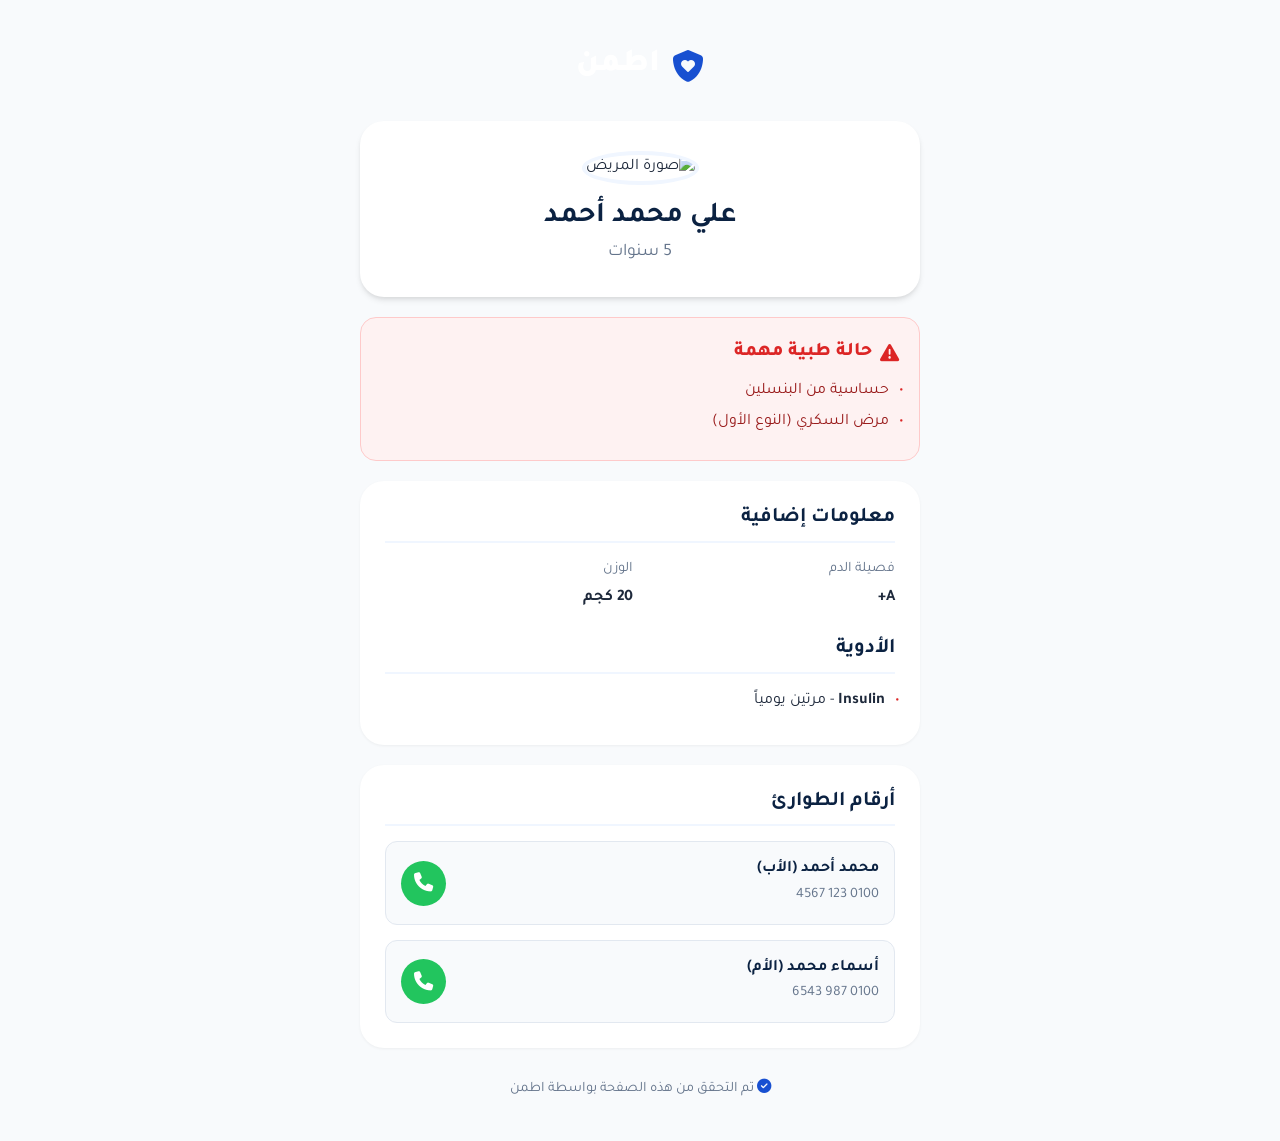
==== profile.html @ 3785d498 "init" ====
<!DOCTYPE html>
<html lang="ar" dir="rtl">
<head>
    <meta charset="UTF-8">
    <meta name="viewport" content="width=device-width, initial-scale=1.0">
    <title>الملف الطبي | اطمن</title>
    <link rel="stylesheet" href="css/style.css">
    <link rel="stylesheet" href="https://cdnjs.cloudflare.com/ajax/libs/font-awesome/6.4.0/css/all.min.css">
    <style>
        body { background-color: #f8fafc; }
        .profile-container { max-width: 600px; margin: 40px auto; padding: 0 20px; }
        .profile-card { background: #fff; border-radius: 24px; box-shadow: var(--shadow-md); padding: 30px; text-align: center; margin-bottom: 20px; }
        .profile-pic { width: 120px; height: 120px; border-radius: 50%; object-fit: cover; border: 4px solid var(--light-blue); margin: 0 auto 15px; }
        .profile-name { font-size: 1.8rem; color: var(--primary-navy); margin-bottom: 5px; }
        .profile-age { color: var(--text-gray); font-size: 1.1rem; }
        
        .alert-box { background-color: #fef2f2; border: 1px solid #fecaca; border-radius: 16px; padding: 20px; margin-bottom: 20px; text-align: right; }
        .alert-title { color: #dc2626; font-weight: 800; font-size: 1.2rem; margin-bottom: 10px; display: flex; align-items: center; gap: 8px; }
        .alert-list { list-style: none; color: #991b1b; padding-right: 10px; }
        .alert-list li { margin-bottom: 5px; position: relative; }
        .alert-list li::before { content: "•"; position: absolute; right: -15px; color: #dc2626; }
        
        .info-section { background: #fff; border-radius: 24px; box-shadow: var(--shadow-sm); padding: 25px; margin-bottom: 20px; text-align: right; }
        .section-heading { color: var(--primary-navy); font-size: 1.3rem; margin-bottom: 15px; border-bottom: 2px solid var(--light-blue); padding-bottom: 10px; }
        
        .info-grid { display: grid; grid-template-columns: 1fr 1fr; gap: 15px; }
        .info-item .label { display: block; color: var(--text-gray); font-size: 0.9rem; margin-bottom: 5px; }
        .info-item .value { font-weight: 700; color: var(--text-dark); }
        
        .contact-list { display: flex; flex-direction: column; gap: 15px; }
        .contact-item { display: flex; justify-content: space-between; align-items: center; padding: 15px; background: #f8fafc; border-radius: 12px; border: 1px solid var(--border-color); }
        .contact-info strong { display: block; color: var(--primary-navy); }
        .contact-info span { color: var(--text-gray); font-size: 0.9rem; }
        .call-btn { background: #22c55e; color: #fff; width: 45px; height: 45px; border-radius: 50%; display: flex; align-items: center; justify-content: center; text-decoration: none; font-size: 1.2rem; transition: var(--transition); }
        .call-btn:hover { background: #16a34a; transform: scale(1.05); }
    </style>
</head>
<body>
    <div class="profile-container">
        <!-- Header -->
        <div style="text-align: center; margin-bottom: 30px;">
            <a href="index.html" class="logo" style="justify-content: center; font-size: 32px;">
                <i class="fa-solid fa-shield-heart"></i> اطمن
            </a>
        </div>

        <!-- Personal Info -->
        <div class="profile-card">
            <img src="https://via.placeholder.com/150" alt="صورة المريض" class="profile-pic">
            <h1 class="profile-name">علي محمد أحمد</h1>
            <p class="profile-age">5 سنوات</p>
        </div>

        <!-- Critical Medical Condition -->
        <div class="alert-box">
            <div class="alert-title">
                <i class="fa-solid fa-triangle-exclamation"></i> حالة طبية مهمة
            </div>
            <ul class="alert-list">
                <li>حساسية من البنسلين</li>
                <li>مرض السكري (النوع الأول)</li>
            </ul>
        </div>

        <!-- Additional Info & Medications -->
        <div class="info-section">
            <h2 class="section-heading">معلومات إضافية</h2>
            <div class="info-grid">
                <div class="info-item">
                    <span class="label">فصيلة الدم</span>
                    <span class="value">A+</span>
                </div>
                <div class="info-item">
                    <span class="label">الوزن</span>
                    <span class="value">20 كجم</span>
                </div>
            </div>
            
            <h2 class="section-heading" style="margin-top: 25px;">الأدوية</h2>
            <ul class="alert-list" style="color: var(--text-dark);">
                <li style="color: var(--text-dark);"><strong class="text-primary">Insulin</strong> - مرتين يومياً</li>
            </ul>
        </div>

        <!-- Emergency Contacts -->
        <div class="info-section">
            <h2 class="section-heading">أرقام الطوارئ</h2>
            <div class="contact-list">
                <div class="contact-item">
                    <div class="contact-info">
                        <strong>محمد أحمد (الأب)</strong>
                        <span>0100 123 4567</span>
                    </div>
                    <a href="tel:01001234567" class="call-btn"><i class="fa-solid fa-phone"></i></a>
                </div>
                <div class="contact-item">
                    <div class="contact-info">
                        <strong>أسماء محمد (الأم)</strong>
                        <span>0100 987 6543</span>
                    </div>
                    <a href="tel:01009876543" class="call-btn"><i class="fa-solid fa-phone"></i></a>
                </div>
            </div>
        </div>
        
        <div style="text-align: center; margin-top: 30px; color: var(--text-gray); font-size: 0.9rem;">
            <p><i class="fa-solid fa-check-circle" style="color: var(--bright-blue);"></i> تم التحقق من هذه الصفحة بواسطة اطمن</p>
        </div>
    </div>
</body>
</html>
---- css/style.css ----
@import url('https://fonts.googleapis.com/css2?family=Tajawal:wght@400;500;700;800;900&display=swap');

:root {
  --primary-navy: #0b2242; /* Darker navy for text */
  --primary-blue: #0b2d6a; /* Main blue */
  --bright-blue: #1850d1; /* CTA Blue */
  --light-blue: #f0f6ff; /* Background accent */
  --white: #ffffff;
  --text-dark: #1e293b;
  --text-gray: #64748b;
  --border-color: #e2e8f0;
  
  --shadow-sm: 0 1px 3px rgba(0,0,0,0.05);
  --shadow-md: 0 4px 6px -1px rgba(0,0,0,0.1), 0 2px 4px -1px rgba(0,0,0,0.06);
  --shadow-lg: 0 10px 15px -3px rgba(0,0,0,0.1), 0 4px 6px -2px rgba(0,0,0,0.05);
  --shadow-blue: 0 10px 25px -5px rgba(24, 80, 209, 0.4);
  
  --transition: all 0.3s cubic-bezier(0.4, 0, 0.2, 1);
}

* {
  margin: 0;
  padding: 0;
  box-sizing: border-box;
  font-family: 'Tajawal', sans-serif;
}

html {
  scroll-behavior: smooth;
}

body {
  background-color: var(--white);
  color: var(--text-dark);
  line-height: 1.6;
  direction: rtl;
}

.container {
  max-width: 1280px;
  margin: 0 auto;
  padding: 0 24px;
}

/* Typography */
h1, h2, h3, h4 {
  color: var(--primary-navy);
  line-height: 1.2;
}

/* Buttons */
.btn {
  display: inline-flex;
  align-items: center;
  justify-content: center;
  padding: 12px 32px;
  border-radius: 50px;
  font-weight: 700;
  font-size: 1.1rem;
  text-decoration: none;
  transition: var(--transition);
  cursor: pointer;
  border: none;
  gap: 10px;
}

.btn-primary {
  background-color: var(--bright-blue);
  color: var(--white);
  box-shadow: var(--shadow-blue);
}

.btn-primary:hover {
  background-color: #123fa8;
  transform: translateY(-2px);
  box-shadow: 0 15px 30px -5px rgba(24, 80, 209, 0.5);
}

.btn-outline {
  background-color: transparent;
  color: var(--bright-blue);
  border: 2px solid var(--bright-blue);
}

.btn-outline:hover {
  background-color: var(--light-blue);
}

/* Navbar */
header {
  position: fixed;
  width: 100%;
  top: 0;
  z-index: 1000;
  background-color: transparent;
  border-bottom: 1px solid rgba(255, 255, 255, 0.1);
  transition: var(--transition);
}

header.scrolled {
  background-color: rgba(255, 255, 255, 0.95);
  backdrop-filter: blur(8px);
  border-bottom: 1px solid var(--border-color);
  box-shadow: var(--shadow-sm);
}

.navbar {
  display: flex;
  justify-content: space-between;
  align-items: center;
  height: 80px;
}

.logo {
  display: flex;
  align-items: center;
  gap: 12px;
  font-size: 28px;
  font-weight: 900;
  color: var(--white);
  text-decoration: none;
  transition: var(--transition);
}

header.scrolled .logo {
  color: var(--primary-navy);
}

.logo i {
  color: var(--bright-blue);
}

.nav-links {
  display: flex;
  gap: 40px;
  list-style: none;
}

.nav-links a {
  text-decoration: none;
  color: var(--white);
  font-weight: 700;
  font-size: 1.1rem;
  transition: var(--transition);
}

header.scrolled .nav-links a {
  color: var(--text-dark);
}

.nav-links a:hover {
  color: var(--bright-blue);
}

/* Hero Section */
.hero {
  position: relative;
  min-height: 100vh;
  display: flex;
  align-items: center;
  overflow: hidden;
  padding-top: 80px;
}

.hero-video-bg {
  position: absolute;
  top: 0;
  left: 0;
  width: 100%;
  height: 100%;
  object-fit: cover;
  z-index: -2;
}

.hero-overlay {
  position: absolute;
  top: 0;
  left: 0;
  width: 100%;
  height: 100%;
  background: linear-gradient(90deg, rgba(11, 34, 66, 0.9) 0%, rgba(11, 34, 66, 0.6) 50%, rgba(11, 34, 66, 0.2) 100%);
  z-index: -1;
}

.hero .container {
  display: block;
  text-align: right;
  width: 100%;
}

.hero-content {
  max-width: 650px;
}

.hero-content h1 {
  font-size: 4.5rem;
  font-weight: 900;
  margin-bottom: 24px;
  color: var(--white);
}

.hero-content p {
  font-size: 1.25rem;
  color: rgba(255, 255, 255, 0.9);
  margin-bottom: 40px;
  font-weight: 500;
}

.hero-buttons {
  display: flex;
  gap: 20px;
}

/* Sections Common */
.section {
  padding: 100px 0;
}

.section-title {
  text-align: center;
  margin-bottom: 60px;
}

.section-title h2 {
  font-size: 3rem;
  font-weight: 800;
  color: var(--primary-navy);
  margin-bottom: 15px;
}

.section-title p {
  color: var(--text-gray);
  font-size: 1.2rem;
  font-weight: 500;
}

/* Features Section */
.features-grid {
  display: grid;
  grid-template-columns: repeat(auto-fit, minmax(280px, 1fr));
  gap: 40px;
}

.feature-card {
  background: var(--white);
  padding: 40px 30px;
  border-radius: 24px;
  text-align: center;
  border: 1px solid var(--border-color);
  transition: var(--transition);
  box-shadow: var(--shadow-sm);
}

.feature-card:hover {
  transform: translateY(-10px);
  box-shadow: var(--shadow-lg);
  border-color: var(--light-blue);
}

.feature-icon {
  width: 80px;
  height: 80px;
  background: var(--light-blue);
  color: var(--bright-blue);
  border-radius: 20px;
  display: flex;
  align-items: center;
  justify-content: center;
  font-size: 36px;
  margin: 0 auto 24px;
  transition: var(--transition);
}

.feature-card:hover .feature-icon {
  background: var(--bright-blue);
  color: var(--white);
  border-radius: 50%;
}

.feature-card h3 {
  font-size: 1.5rem;
  margin-bottom: 16px;
}

.feature-card p {
  color: var(--text-gray);
  font-size: 1.1rem;
}

/* Target Audience */
.audience-section {
  background-color: var(--primary-navy);
  color: var(--white);
}

.audience-section .section-title h2 {
  color: var(--white);
}

.audience-section .section-title p {
  color: #94a3b8;
}

.audience-grid {
  display: grid;
  grid-template-columns: repeat(4, 1fr);
  gap: 30px;
}

.audience-card {
  background: rgba(255, 255, 255, 0.05);
  border: 1px solid rgba(255, 255, 255, 0.1);
  border-radius: 20px;
  padding: 30px 20px;
  text-align: center;
  backdrop-filter: blur(10px);
  transition: var(--transition);
}

.audience-card:hover {
  background: rgba(255, 255, 255, 0.1);
  transform: translateY(-5px);
}

.audience-card i {
  font-size: 40px;
  color: var(--light-blue);
  margin-bottom: 20px;
}

.audience-card h3 {
  color: var(--white);
  font-size: 1.3rem;
}

/* Footer */
footer {
  background-color: #051329;
  color: var(--white);
  padding: 60px 0 30px;
}

.footer-content {
  display: grid;
  grid-template-columns: 2fr 1fr 1fr 1.5fr;
  gap: 40px;
  margin-bottom: 40px;
}

.footer-logo {
  font-size: 24px;
  font-weight: 900;
  display: flex;
  align-items: center;
  gap: 10px;
  margin-bottom: 20px;
}

.footer-logo i { color: var(--bright-blue); }

.footer-desc {
  color: #94a3b8;
  margin-bottom: 20px;
}

.footer-links h4 {
  color: var(--white);
  font-size: 1.2rem;
  margin-bottom: 20px;
}

.footer-links ul {
  list-style: none;
}

.footer-links li { margin-bottom: 12px; }

.footer-links a {
  color: #94a3b8;
  text-decoration: none;
  transition: var(--transition);
}

.footer-links a:hover { color: var(--bright-blue); }

.footer-bottom {
  text-align: center;
  padding-top: 30px;
  border-top: 1px solid rgba(255,255,255,0.1);
  color: #94a3b8;
}

/* Responsive */
@media (max-width: 992px) {
  .hero .container {
    grid-template-columns: 1fr;
    text-align: center;
  }
  .hero-content {
    padding-right: 0;
    order: 2;
  }
  .hero-media {
    order: 1;
  }
  .hero-buttons {
    justify-content: center;
  }
  .audience-grid {
    grid-template-columns: repeat(2, 1fr);
  }
  .footer-content {
    grid-template-columns: 1fr 1fr;
  }
}

@media (max-width: 768px) {
  .hero-content h1 { font-size: 3rem; }
  .nav-links { display: none; }
  .audience-grid { grid-template-columns: 1fr; }
  .footer-content { grid-template-columns: 1fr; }
}
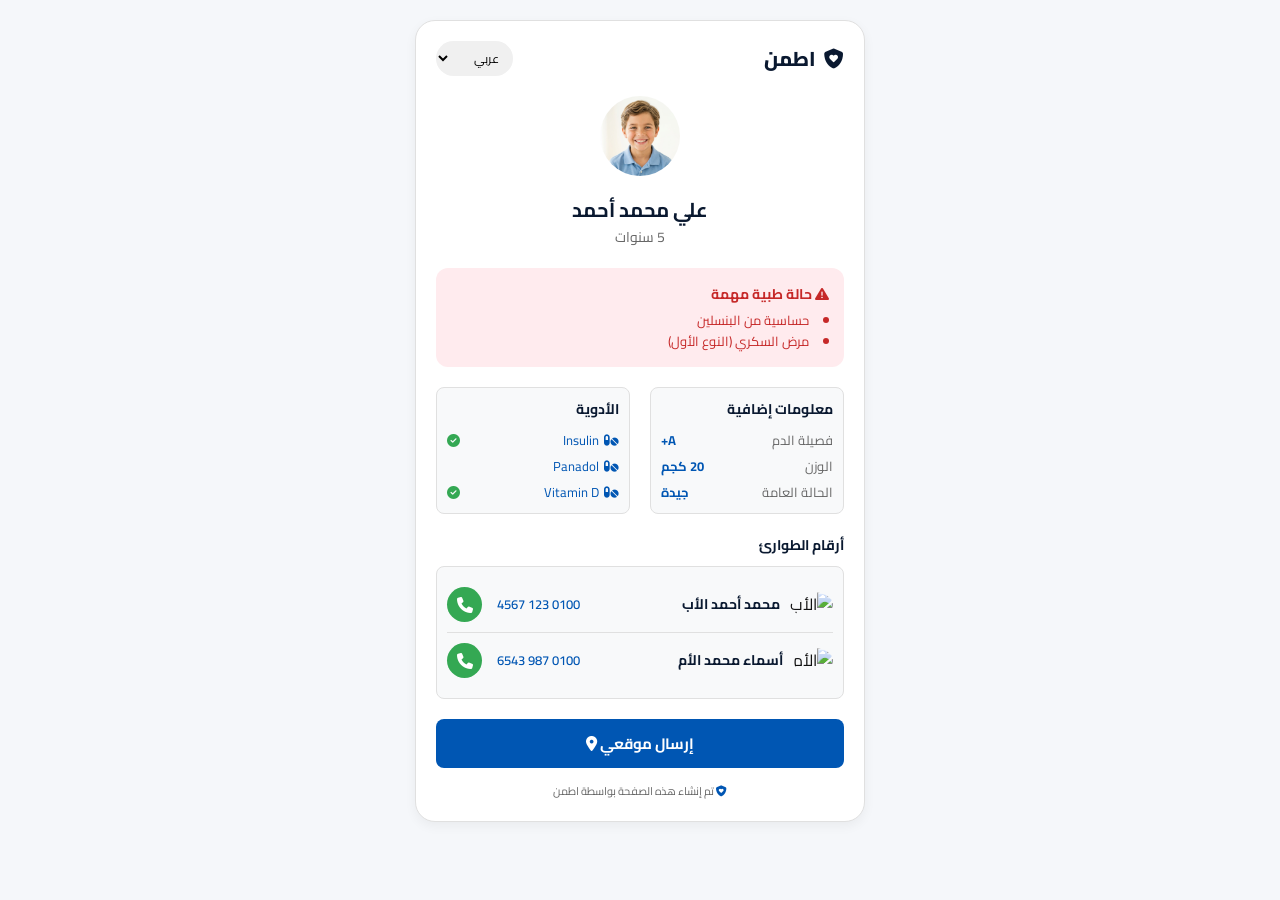
==== commit 21371f55: "init 3" ====
--- a/profile.html
+++ b/profile.html
@@ -3,109 +3,115 @@
 <head>
     <meta charset="UTF-8">
     <meta name="viewport" content="width=device-width, initial-scale=1.0">
-    <title>الملف الطبي | اطمن</title>
+    <title>الصفحة 4 : صفحة البيانات (عند مسح QR)</title>
     <link rel="stylesheet" href="css/style.css">
     <link rel="stylesheet" href="https://cdnjs.cloudflare.com/ajax/libs/font-awesome/6.4.0/css/all.min.css">
-    <style>
-        body { background-color: #f8fafc; }
-        .profile-container { max-width: 600px; margin: 40px auto; padding: 0 20px; }
-        .profile-card { background: #fff; border-radius: 24px; box-shadow: var(--shadow-md); padding: 30px; text-align: center; margin-bottom: 20px; }
-        .profile-pic { width: 120px; height: 120px; border-radius: 50%; object-fit: cover; border: 4px solid var(--light-blue); margin: 0 auto 15px; }
-        .profile-name { font-size: 1.8rem; color: var(--primary-navy); margin-bottom: 5px; }
-        .profile-age { color: var(--text-gray); font-size: 1.1rem; }
-        
-        .alert-box { background-color: #fef2f2; border: 1px solid #fecaca; border-radius: 16px; padding: 20px; margin-bottom: 20px; text-align: right; }
-        .alert-title { color: #dc2626; font-weight: 800; font-size: 1.2rem; margin-bottom: 10px; display: flex; align-items: center; gap: 8px; }
-        .alert-list { list-style: none; color: #991b1b; padding-right: 10px; }
-        .alert-list li { margin-bottom: 5px; position: relative; }
-        .alert-list li::before { content: "•"; position: absolute; right: -15px; color: #dc2626; }
-        
-        .info-section { background: #fff; border-radius: 24px; box-shadow: var(--shadow-sm); padding: 25px; margin-bottom: 20px; text-align: right; }
-        .section-heading { color: var(--primary-navy); font-size: 1.3rem; margin-bottom: 15px; border-bottom: 2px solid var(--light-blue); padding-bottom: 10px; }
-        
-        .info-grid { display: grid; grid-template-columns: 1fr 1fr; gap: 15px; }
-        .info-item .label { display: block; color: var(--text-gray); font-size: 0.9rem; margin-bottom: 5px; }
-        .info-item .value { font-weight: 700; color: var(--text-dark); }
-        
-        .contact-list { display: flex; flex-direction: column; gap: 15px; }
-        .contact-item { display: flex; justify-content: space-between; align-items: center; padding: 15px; background: #f8fafc; border-radius: 12px; border: 1px solid var(--border-color); }
-        .contact-info strong { display: block; color: var(--primary-navy); }
-        .contact-info span { color: var(--text-gray); font-size: 0.9rem; }
-        .call-btn { background: #22c55e; color: #fff; width: 45px; height: 45px; border-radius: 50%; display: flex; align-items: center; justify-content: center; text-decoration: none; font-size: 1.2rem; transition: var(--transition); }
-        .call-btn:hover { background: #16a34a; transform: scale(1.05); }
-    </style>
 </head>
-<body>
-    <div class="profile-container">
-        <!-- Header -->
-        <div style="text-align: center; margin-bottom: 30px;">
-            <a href="index.html" class="logo" style="justify-content: center; font-size: 32px;">
-                <i class="fa-solid fa-shield-heart"></i> اطمن
-            </a>
+<body class="profile-page">
+
+    <div class="profile-card">
+        <div class="profile-header">
+            <div class="logo" style="font-size: 20px;">
+                <i class="fa-solid fa-shield-heart"></i>
+                اطمن
+            </div>
+            <select class="lang-select">
+                <option>عربي</option>
+                <option>English</option>
+            </select>
         </div>
 
-        <!-- Personal Info -->
-        <div class="profile-card">
-            <img src="https://via.placeholder.com/150" alt="صورة المريض" class="profile-pic">
-            <h1 class="profile-name">علي محمد أحمد</h1>
-            <p class="profile-age">5 سنوات</p>
+        <div class="profile-info">
+            <img src="assets/images/child.png" alt="المريض" class="profile-img">
+            <h2>علي محمد أحمد</h2>
+            <p>5 سنوات</p>
         </div>
 
-        <!-- Critical Medical Condition -->
-        <div class="alert-box">
-            <div class="alert-title">
-                <i class="fa-solid fa-triangle-exclamation"></i> حالة طبية مهمة
-            </div>
+        <div class="alert-danger">
+            <div class="alert-title"><i class="fa-solid fa-triangle-exclamation"></i> حالة طبية مهمة</div>
             <ul class="alert-list">
                 <li>حساسية من البنسلين</li>
                 <li>مرض السكري (النوع الأول)</li>
             </ul>
         </div>
 
-        <!-- Additional Info & Medications -->
-        <div class="info-section">
-            <h2 class="section-heading">معلومات إضافية</h2>
-            <div class="info-grid">
-                <div class="info-item">
-                    <span class="label">فصيلة الدم</span>
-                    <span class="value">A+</span>
+        <div class="info-flex">
+            <div class="info-col">
+                <div class="info-title">معلومات إضافية</div>
+                <div style="display: flex; justify-content: space-between; margin-bottom: 5px;">
+                    <span style="color: var(--text-gray);">فصيلة الدم</span>
+                    <strong style="color: var(--blue);">A+</strong>
                 </div>
-                <div class="info-item">
-                    <span class="label">الوزن</span>
-                    <span class="value">20 كجم</span>
+                <div style="display: flex; justify-content: space-between; margin-bottom: 5px;">
+                    <span style="color: var(--text-gray);">الوزن</span>
+                    <strong style="color: var(--blue);">20 كجم</strong>
+                </div>
+                <div style="display: flex; justify-content: space-between;">
+                    <span style="color: var(--text-gray);">الحالة العامة</span>
+                    <strong style="color: var(--blue);">جيدة</strong>
                 </div>
             </div>
-            
-            <h2 class="section-heading" style="margin-top: 25px;">الأدوية</h2>
-            <ul class="alert-list" style="color: var(--text-dark);">
-                <li style="color: var(--text-dark);"><strong class="text-primary">Insulin</strong> - مرتين يومياً</li>
-            </ul>
-        </div>
 
-        <!-- Emergency Contacts -->
-        <div class="info-section">
-            <h2 class="section-heading">أرقام الطوارئ</h2>
-            <div class="contact-list">
-                <div class="contact-item">
-                    <div class="contact-info">
-                        <strong>محمد أحمد (الأب)</strong>
-                        <span>0100 123 4567</span>
+            <div class="info-col">
+                <div class="info-title">الأدوية</div>
+                <div style="display: flex; justify-content: space-between; margin-bottom: 5px; align-items: center;">
+                    <div style="display: flex; align-items: center; gap: 5px; color: var(--blue);">
+                        <i class="fa-solid fa-pills"></i> Insulin
                     </div>
-                    <a href="tel:01001234567" class="call-btn"><i class="fa-solid fa-phone"></i></a>
+                    <i class="fa-solid fa-circle-check" style="color: #34a853;"></i>
                 </div>
-                <div class="contact-item">
-                    <div class="contact-info">
-                        <strong>أسماء محمد (الأم)</strong>
-                        <span>0100 987 6543</span>
+                <div style="display: flex; justify-content: space-between; margin-bottom: 5px; align-items: center;">
+                    <div style="display: flex; align-items: center; gap: 5px; color: var(--blue);">
+                        <i class="fa-solid fa-pills"></i> Panadol
                     </div>
-                    <a href="tel:01009876543" class="call-btn"><i class="fa-solid fa-phone"></i></a>
+                    <span></span>
+                </div>
+                <div style="display: flex; justify-content: space-between; align-items: center;">
+                    <div style="display: flex; align-items: center; gap: 5px; color: var(--blue);">
+                        <i class="fa-solid fa-pills"></i> Vitamin D
+                    </div>
+                    <i class="fa-solid fa-circle-check" style="color: #34a853;"></i>
                 </div>
             </div>
         </div>
-        
-        <div style="text-align: center; margin-top: 30px; color: var(--text-gray); font-size: 0.9rem;">
-            <p><i class="fa-solid fa-check-circle" style="color: var(--bright-blue);"></i> تم التحقق من هذه الصفحة بواسطة اطمن</p>
+
+        <div class="info-box" style="margin-top: 20px;">
+            <div class="info-title">أرقام الطوارئ</div>
+            <div class="emergency-list">
+                <div class="emergency-item">
+                    <div style="display: flex; align-items: center; gap: 10px;">
+                        <img src="https://placehold.co/40x40/f0f0f0/999?text=Dad" alt="الأب" style="border-radius: 50%;">
+                        <div class="emer-text">
+                            <strong>محمد أحمد الأب</strong>
+                        </div>
+                    </div>
+                    <div style="display: flex; align-items: center; gap: 15px;">
+                        <span style="color: var(--blue); font-weight: 600; font-size: 13px;">0100 123 4567</span>
+                        <a href="tel:01001234567" class="emer-btn"><i class="fa-solid fa-phone"></i></a>
+                    </div>
+                </div>
+                <div class="emergency-item">
+                    <div style="display: flex; align-items: center; gap: 10px;">
+                        <img src="https://placehold.co/40x40/f0f0f0/999?text=Mom" alt="الأم" style="border-radius: 50%;">
+                        <div class="emer-text">
+                            <strong>أسماء محمد الأم</strong>
+                        </div>
+                    </div>
+                    <div style="display: flex; align-items: center; gap: 15px;">
+                        <span style="color: var(--blue); font-weight: 600; font-size: 13px;">0100 987 6543</span>
+                        <a href="tel:01009876543" class="emer-btn"><i class="fa-solid fa-phone"></i></a>
+                    </div>
+                </div>
+            </div>
         </div>
+
+        <button class="btn btn-primary" style="width: 100%; border-radius: 8px; margin-bottom: 15px;">إرسال موقعي <i class="fa-solid fa-location-dot"></i></button>
+
+        <div style="text-align: center; font-size: 11px; color: var(--text-gray);">
+            <i class="fa-solid fa-shield-heart" style="color: var(--blue);"></i> تم إنشاء هذه الصفحة بواسطة اطمن
+        </div>
+
     </div>
+
 </body>
 </html>
--- a/css/style.css
+++ b/css/style.css
@@ -1,422 +1,154 @@
-@import url('https://fonts.googleapis.com/css2?family=Tajawal:wght@400;500;700;800;900&display=swap');
+@import url('https://fonts.googleapis.com/css2?family=Cairo:wght@400;600;700;800;900&display=swap');
 
 :root {
-  --primary-navy: #0b2242; /* Darker navy for text */
-  --primary-blue: #0b2d6a; /* Main blue */
-  --bright-blue: #1850d1; /* CTA Blue */
-  --light-blue: #f0f6ff; /* Background accent */
+  --navy: #0a1930;
+  --blue: #0056b3;
+  --light-blue: #e8f0fe;
+  --bg-color: #f5f7fa;
   --white: #ffffff;
-  --text-dark: #1e293b;
-  --text-gray: #64748b;
-  --border-color: #e2e8f0;
-  
-  --shadow-sm: 0 1px 3px rgba(0,0,0,0.05);
-  --shadow-md: 0 4px 6px -1px rgba(0,0,0,0.1), 0 2px 4px -1px rgba(0,0,0,0.06);
-  --shadow-lg: 0 10px 15px -3px rgba(0,0,0,0.1), 0 4px 6px -2px rgba(0,0,0,0.05);
-  --shadow-blue: 0 10px 25px -5px rgba(24, 80, 209, 0.4);
-  
-  --transition: all 0.3s cubic-bezier(0.4, 0, 0.2, 1);
+  --text-dark: #111;
+  --text-gray: #666;
+  --border: #e0e0e0;
+  --shadow: 0 4px 12px rgba(0,0,0,0.05);
 }
 
-* {
-  margin: 0;
-  padding: 0;
-  box-sizing: border-box;
-  font-family: 'Tajawal', sans-serif;
-}
+* { margin: 0; padding: 0; box-sizing: border-box; font-family: 'Cairo', sans-serif; }
+body { background-color: var(--bg-color); color: var(--text-dark); direction: rtl; line-height: 1.6; }
+a { text-decoration: none; }
+ul { list-style: none; }
 
-html {
-  scroll-behavior: smooth;
-}
-
-body {
-  background-color: var(--white);
-  color: var(--text-dark);
-  line-height: 1.6;
-  direction: rtl;
-}
-
-.container {
-  max-width: 1280px;
-  margin: 0 auto;
-  padding: 0 24px;
-}
-
-/* Typography */
-h1, h2, h3, h4 {
-  color: var(--primary-navy);
-  line-height: 1.2;
-}
+.container { max-width: 1200px; margin: 0 auto; padding: 0 20px; }
 
 /* Buttons */
-.btn {
-  display: inline-flex;
-  align-items: center;
-  justify-content: center;
-  padding: 12px 32px;
-  border-radius: 50px;
-  font-weight: 700;
-  font-size: 1.1rem;
-  text-decoration: none;
-  transition: var(--transition);
-  cursor: pointer;
-  border: none;
-  gap: 10px;
-}
-
-.btn-primary {
-  background-color: var(--bright-blue);
-  color: var(--white);
-  box-shadow: var(--shadow-blue);
-}
-
-.btn-primary:hover {
-  background-color: #123fa8;
-  transform: translateY(-2px);
-  box-shadow: 0 15px 30px -5px rgba(24, 80, 209, 0.5);
-}
-
-.btn-outline {
-  background-color: transparent;
-  color: var(--bright-blue);
-  border: 2px solid var(--bright-blue);
-}
-
-.btn-outline:hover {
-  background-color: var(--light-blue);
-}
+.btn { display: inline-block; padding: 10px 25px; border-radius: 25px; font-weight: 700; font-size: 15px; cursor: pointer; text-align: center; border: none; }
+.btn-primary { background-color: var(--blue); color: var(--white); }
+.btn-primary:hover { background-color: #004494; }
+.btn-outline { background-color: var(--white); color: var(--blue); border: 1px solid var(--border); box-shadow: 0 2px 5px rgba(0,0,0,0.02); }
 
 /* Navbar */
-header {
-  position: fixed;
-  width: 100%;
-  top: 0;
-  z-index: 1000;
-  background-color: transparent;
-  border-bottom: 1px solid rgba(255, 255, 255, 0.1);
-  transition: var(--transition);
-}
+.navbar { background: var(--white); padding: 15px 0; border-bottom: 1px solid var(--border); }
+.nav-container { display: flex; justify-content: space-between; align-items: center; }
+.logo { display: flex; align-items: center; gap: 8px; font-size: 24px; font-weight: 800; color: var(--navy); }
+.logo i { color: var(--navy); }
+.nav-links { display: flex; gap: 30px; }
+.nav-links a { color: var(--text-dark); font-weight: 600; font-size: 14px; }
+.nav-links a:hover { color: var(--blue); }
 
-header.scrolled {
-  background-color: rgba(255, 255, 255, 0.95);
-  backdrop-filter: blur(8px);
-  border-bottom: 1px solid var(--border-color);
-  box-shadow: var(--shadow-sm);
-}
+/* Hero */
+.hero { background: var(--white); padding: 60px 0; }
+.hero-wrapper { display: flex; align-items: center; justify-content: space-between; gap: 40px; }
+.hero-text { flex: 1; }
+.hero-text h1 { font-size: 42px; color: var(--navy); line-height: 1.3; margin-bottom: 15px; font-weight: 800; }
+.hero-text p { color: var(--text-gray); font-size: 16px; margin-bottom: 30px; max-width: 400px; }
+.hero-buttons { display: flex; gap: 15px; }
+.hero-img { flex: 1; text-align: left; }
+.hero-img img { max-width: 100%; border-radius: 20px; box-shadow: var(--shadow); }
 
-.navbar {
-  display: flex;
-  justify-content: space-between;
-  align-items: center;
-  height: 80px;
-}
+/* Features */
+.features-grid { display: flex; justify-content: space-between; padding: 40px 0; background: var(--white); border-bottom: 1px solid var(--border); }
+.feature-item { text-align: center; max-width: 200px; }
+.feature-icon { color: var(--blue); font-size: 28px; margin-bottom: 10px; }
+.feature-item h3 { font-size: 16px; color: var(--navy); margin-bottom: 5px; font-weight: 700; }
+.feature-item p { font-size: 13px; color: var(--text-gray); }
 
-.logo {
-  display: flex;
-  align-items: center;
-  gap: 12px;
-  font-size: 28px;
-  font-weight: 900;
-  color: var(--white);
-  text-decoration: none;
-  transition: var(--transition);
-}
+/* How it works */
+.section-title { text-align: center; margin-bottom: 40px; }
+.section-title h2 { color: var(--navy); font-size: 28px; font-weight: 800; }
+.section-title p { color: var(--text-gray); font-size: 15px; }
 
-header.scrolled .logo {
-  color: var(--primary-navy);
-}
+.steps { display: flex; justify-content: center; align-items: center; gap: 20px; margin-bottom: 40px; }
+.step { text-align: center; width: 180px; }
+.step-circle { width: 80px; height: 80px; background: var(--white); border-radius: 50%; display: flex; align-items: center; justify-content: center; font-size: 30px; margin: 0 auto 15px; border: 1px solid var(--border); position: relative; }
+.step-number { position: absolute; bottom: -5px; right: 0; background: var(--blue); color: var(--white); width: 24px; height: 24px; border-radius: 50%; font-size: 12px; display: flex; align-items: center; justify-content: center; font-weight: bold; }
+.step-arrow { color: #ccc; font-size: 20px; margin-top: -30px; }
 
-.logo i {
-  color: var(--bright-blue);
-}
-
-.nav-links {
-  display: flex;
-  gap: 40px;
-  list-style: none;
-}
-
-.nav-links a {
-  text-decoration: none;
-  color: var(--white);
-  font-weight: 700;
-  font-size: 1.1rem;
-  transition: var(--transition);
-}
-
-header.scrolled .nav-links a {
-  color: var(--text-dark);
-}
-
-.nav-links a:hover {
-  color: var(--bright-blue);
-}
-
-/* Hero Section */
-.hero {
-  position: relative;
-  min-height: 100vh;
-  display: flex;
-  align-items: center;
-  overflow: hidden;
-  padding-top: 80px;
-}
-
-.hero-video-bg {
-  position: absolute;
-  top: 0;
-  left: 0;
-  width: 100%;
-  height: 100%;
-  object-fit: cover;
-  z-index: -2;
-}
-
-.hero-overlay {
-  position: absolute;
-  top: 0;
-  left: 0;
-  width: 100%;
-  height: 100%;
-  background: linear-gradient(90deg, rgba(11, 34, 66, 0.9) 0%, rgba(11, 34, 66, 0.6) 50%, rgba(11, 34, 66, 0.2) 100%);
-  z-index: -1;
-}
-
-.hero .container {
-  display: block;
-  text-align: right;
-  width: 100%;
-}
-
-.hero-content {
-  max-width: 650px;
-}
-
-.hero-content h1 {
-  font-size: 4.5rem;
-  font-weight: 900;
-  margin-bottom: 24px;
-  color: var(--white);
-}
-
-.hero-content p {
-  font-size: 1.25rem;
-  color: rgba(255, 255, 255, 0.9);
-  margin-bottom: 40px;
-  font-weight: 500;
-}
-
-.hero-buttons {
-  display: flex;
-  gap: 20px;
-}
-
-/* Sections Common */
-.section {
-  padding: 100px 0;
-}
-
-.section-title {
-  text-align: center;
-  margin-bottom: 60px;
-}
-
-.section-title h2 {
-  font-size: 3rem;
-  font-weight: 800;
-  color: var(--primary-navy);
-  margin-bottom: 15px;
-}
-
-.section-title p {
-  color: var(--text-gray);
-  font-size: 1.2rem;
-  font-weight: 500;
-}
-
-/* Features Section */
-.features-grid {
-  display: grid;
-  grid-template-columns: repeat(auto-fit, minmax(280px, 1fr));
-  gap: 40px;
-}
-
-.feature-card {
-  background: var(--white);
-  padding: 40px 30px;
-  border-radius: 24px;
-  text-align: center;
-  border: 1px solid var(--border-color);
-  transition: var(--transition);
-  box-shadow: var(--shadow-sm);
-}
-
-.feature-card:hover {
-  transform: translateY(-10px);
-  box-shadow: var(--shadow-lg);
-  border-color: var(--light-blue);
-}
-
-.feature-icon {
-  width: 80px;
-  height: 80px;
-  background: var(--light-blue);
-  color: var(--bright-blue);
-  border-radius: 20px;
-  display: flex;
-  align-items: center;
-  justify-content: center;
-  font-size: 36px;
-  margin: 0 auto 24px;
-  transition: var(--transition);
-}
-
-.feature-card:hover .feature-icon {
-  background: var(--bright-blue);
-  color: var(--white);
-  border-radius: 50%;
-}
-
-.feature-card h3 {
-  font-size: 1.5rem;
-  margin-bottom: 16px;
-}
-
-.feature-card p {
-  color: var(--text-gray);
-  font-size: 1.1rem;
-}
+.bracelet-banner { background: var(--navy); border-radius: 20px; padding: 40px; display: flex; align-items: center; justify-content: space-between; margin-bottom: 60px; }
+.bracelet-img { width: 300px; }
+.bracelet-text { text-align: right; color: var(--white); }
+.bracelet-text h3 { font-size: 24px; margin-bottom: 10px; }
+.bracelet-text p { color: #a0aec0; margin-bottom: 20px; font-size: 14px; }
 
 /* Target Audience */
-.audience-section {
-  background-color: var(--primary-navy);
-  color: var(--white);
+.audience-grid { display: flex; justify-content: center; gap: 20px; flex-wrap: wrap; margin-bottom: 60px; }
+.audience-card { background: var(--white); border-radius: 16px; padding: 20px; text-align: center; width: 180px; box-shadow: var(--shadow); border: 1px solid var(--border); }
+.audience-card img { width: 100%; border-radius: 12px; margin-bottom: 15px; aspect-ratio: 1; object-fit: cover; }
+.audience-card h3 { color: var(--navy); font-size: 15px; font-weight: 700; }
+
+/* Admin Dashboard & Form */
+.admin-layout { display: flex; min-height: 100vh; background: var(--bg-color); }
+.sidebar { width: 250px; background: var(--navy); color: var(--white); display: flex; flex-direction: column; }
+.sidebar-logo { padding: 30px 20px; display: flex; align-items: center; gap: 10px; font-size: 24px; font-weight: 800; border-bottom: 1px solid rgba(255,255,255,0.05); }
+.nav-menu { padding: 20px 0; }
+.nav-link { display: flex; align-items: center; gap: 15px; padding: 15px 20px; color: #a0aec0; transition: 0.2s; font-size: 15px; }
+.nav-link.active, .nav-link:hover { background: var(--blue); color: var(--white); }
+.main-content { flex: 1; padding: 30px; overflow-y: auto; }
+
+.stats-container { display: flex; gap: 20px; margin-bottom: 30px; }
+.stat-box { background: var(--white); padding: 20px; border-radius: 12px; flex: 1; box-shadow: var(--shadow); border: 1px solid var(--border); display: flex; align-items: center; justify-content: space-between; }
+.stat-info p { font-size: 13px; color: var(--text-gray); margin-bottom: 5px; }
+.stat-info h2 { font-size: 24px; color: var(--navy); font-weight: 800; }
+.stat-icon { font-size: 24px; padding: 10px; border-radius: 8px; }
+
+.data-table { background: var(--white); border-radius: 12px; padding: 20px; box-shadow: var(--shadow); border: 1px solid var(--border); }
+.table-header { display: flex; justify-content: space-between; align-items: center; margin-bottom: 20px; }
+.table-header h3 { color: var(--navy); }
+table { width: 100%; border-collapse: collapse; }
+th, td { text-align: right; padding: 15px 10px; border-bottom: 1px solid var(--border); font-size: 14px; }
+th { color: var(--text-gray); font-weight: 600; }
+.badge-green { background: #e6f4ea; color: #137333; padding: 5px 10px; border-radius: 20px; font-size: 12px; font-weight: bold; }
+.action-icons { display: flex; gap: 10px; }
+.action-icons i { color: var(--text-gray); cursor: pointer; }
+
+/* Add User Form */
+.form-card { background: var(--white); border-radius: 12px; padding: 30px; box-shadow: var(--shadow); max-width: 800px; border: 1px solid var(--border); }
+.form-title { color: var(--navy); font-size: 18px; margin-bottom: 20px; border-bottom: 1px solid var(--border); padding-bottom: 10px; font-weight: 800; }
+.form-grid { display: grid; grid-template-columns: 1fr 2fr; gap: 30px; }
+.upload-box { border: 1px dashed var(--border); border-radius: 12px; display: flex; flex-direction: column; align-items: center; justify-content: center; height: 150px; color: var(--blue); cursor: pointer; }
+.form-group { margin-bottom: 15px; }
+.form-group label { display: block; font-size: 13px; color: var(--text-gray); margin-bottom: 5px; }
+.form-control { width: 100%; border: 1px solid var(--border); border-radius: 6px; padding: 10px; font-size: 14px; outline: none; background: #fafafa; }
+.form-row { display: flex; gap: 15px; }
+.form-row .form-group { flex: 1; }
+
+/* Profile Scan Result */
+.profile-page { background: var(--bg-color); min-height: 100vh; padding-top: 20px; }
+.profile-card { background: var(--white); max-width: 450px; margin: 0 auto; border-radius: 20px; box-shadow: var(--shadow); overflow: hidden; padding: 20px; border: 1px solid var(--border); }
+.profile-header { display: flex; justify-content: space-between; align-items: center; margin-bottom: 20px; }
+.lang-select { background: #f0f0f0; border: none; padding: 5px 10px; border-radius: 20px; font-size: 12px; }
+.profile-info { text-align: center; margin-bottom: 20px; }
+.profile-img { width: 80px; height: 80px; border-radius: 50%; margin-bottom: 10px; }
+.profile-info h2 { font-size: 20px; color: var(--navy); }
+.profile-info p { color: var(--text-gray); font-size: 14px; }
+
+.alert-danger { background: #ffebee; border-radius: 12px; padding: 15px; margin-bottom: 20px; }
+.alert-title { color: #c62828; font-weight: 700; font-size: 14px; margin-bottom: 5px; }
+.alert-list { list-style: disc inside; color: #c62828; font-size: 13px; }
+
+.info-box { margin-bottom: 20px; }
+.info-title { font-size: 14px; color: var(--navy); font-weight: 700; margin-bottom: 10px; }
+.info-flex { display: flex; gap: 20px; }
+.info-col { flex: 1; background: #f8f9fa; padding: 10px; border-radius: 8px; font-size: 13px; border: 1px solid var(--border); }
+
+.emergency-list { background: #f8f9fa; border-radius: 8px; padding: 10px; border: 1px solid var(--border); }
+.emergency-item { display: flex; justify-content: space-between; align-items: center; padding: 10px 0; border-bottom: 1px solid var(--border); }
+.emergency-item:last-child { border: none; }
+.emer-text strong { display: block; font-size: 14px; color: var(--navy); }
+.emer-text span { font-size: 12px; color: var(--text-gray); }
+.emer-btn { background: #34a853; color: white; width: 35px; height: 35px; border-radius: 50%; display: flex; justify-content: center; align-items: center; }
+
+/* Responsive adjustments */
+@media (max-width: 768px) {
+  .hero-wrapper { flex-direction: column; text-align: center; }
+  .hero-img { text-align: center; }
+  .nav-links { display: none; }
+  .features-grid { flex-wrap: wrap; justify-content: center; gap: 20px; }
+  .steps { flex-direction: column; }
+  .step-arrow { transform: rotate(90deg); margin: 0; }
+  .bracelet-banner { flex-direction: column; text-align: center; }
+  .bracelet-text { text-align: center; margin-top: 20px; }
+  .admin-layout { flex-direction: column; }
+  .sidebar { width: 100%; flex-direction: row; overflow-x: auto; }
+  .nav-menu { display: flex; padding: 0; }
+  .stats-container { flex-direction: column; }
+  .form-grid { grid-template-columns: 1fr; }
 }
-
-.audience-section .section-title h2 {
-  color: var(--white);
-}
-
-.audience-section .section-title p {
-  color: #94a3b8;
-}
-
-.audience-grid {
-  display: grid;
-  grid-template-columns: repeat(4, 1fr);
-  gap: 30px;
-}
-
-.audience-card {
-  background: rgba(255, 255, 255, 0.05);
-  border: 1px solid rgba(255, 255, 255, 0.1);
-  border-radius: 20px;
-  padding: 30px 20px;
-  text-align: center;
-  backdrop-filter: blur(10px);
-  transition: var(--transition);
-}
-
-.audience-card:hover {
-  background: rgba(255, 255, 255, 0.1);
-  transform: translateY(-5px);
-}
-
-.audience-card i {
-  font-size: 40px;
-  color: var(--light-blue);
-  margin-bottom: 20px;
-}
-
-.audience-card h3 {
-  color: var(--white);
-  font-size: 1.3rem;
-}
-
-/* Footer */
-footer {
-  background-color: #051329;
-  color: var(--white);
-  padding: 60px 0 30px;
-}
-
-.footer-content {
-  display: grid;
-  grid-template-columns: 2fr 1fr 1fr 1.5fr;
-  gap: 40px;
-  margin-bottom: 40px;
-}
-
-.footer-logo {
-  font-size: 24px;
-  font-weight: 900;
-  display: flex;
-  align-items: center;
-  gap: 10px;
-  margin-bottom: 20px;
-}
-
-.footer-logo i { color: var(--bright-blue); }
-
-.footer-desc {
-  color: #94a3b8;
-  margin-bottom: 20px;
-}
-
-.footer-links h4 {
-  color: var(--white);
-  font-size: 1.2rem;
-  margin-bottom: 20px;
-}
-
-.footer-links ul {
-  list-style: none;
-}
-
-.footer-links li { margin-bottom: 12px; }
-
-.footer-links a {
-  color: #94a3b8;
-  text-decoration: none;
-  transition: var(--transition);
-}
-
-.footer-links a:hover { color: var(--bright-blue); }
-
-.footer-bottom {
-  text-align: center;
-  padding-top: 30px;
-  border-top: 1px solid rgba(255,255,255,0.1);
-  color: #94a3b8;
-}
-
-/* Responsive */
-@media (max-width: 992px) {
-  .hero .container {
-    grid-template-columns: 1fr;
-    text-align: center;
-  }
-  .hero-content {
-    padding-right: 0;
-    order: 2;
-  }
-  .hero-media {
-    order: 1;
-  }
-  .hero-buttons {
-    justify-content: center;
-  }
-  .audience-grid {
-    grid-template-columns: repeat(2, 1fr);
-  }
-  .footer-content {
-    grid-template-columns: 1fr 1fr;
-  }
-}
-
-@media (max-width: 768px) {
-  .hero-content h1 { font-size: 3rem; }
-  .nav-links { display: none; }
-  .audience-grid { grid-template-columns: 1fr; }
-  .footer-content { grid-template-columns: 1fr; }
-}
